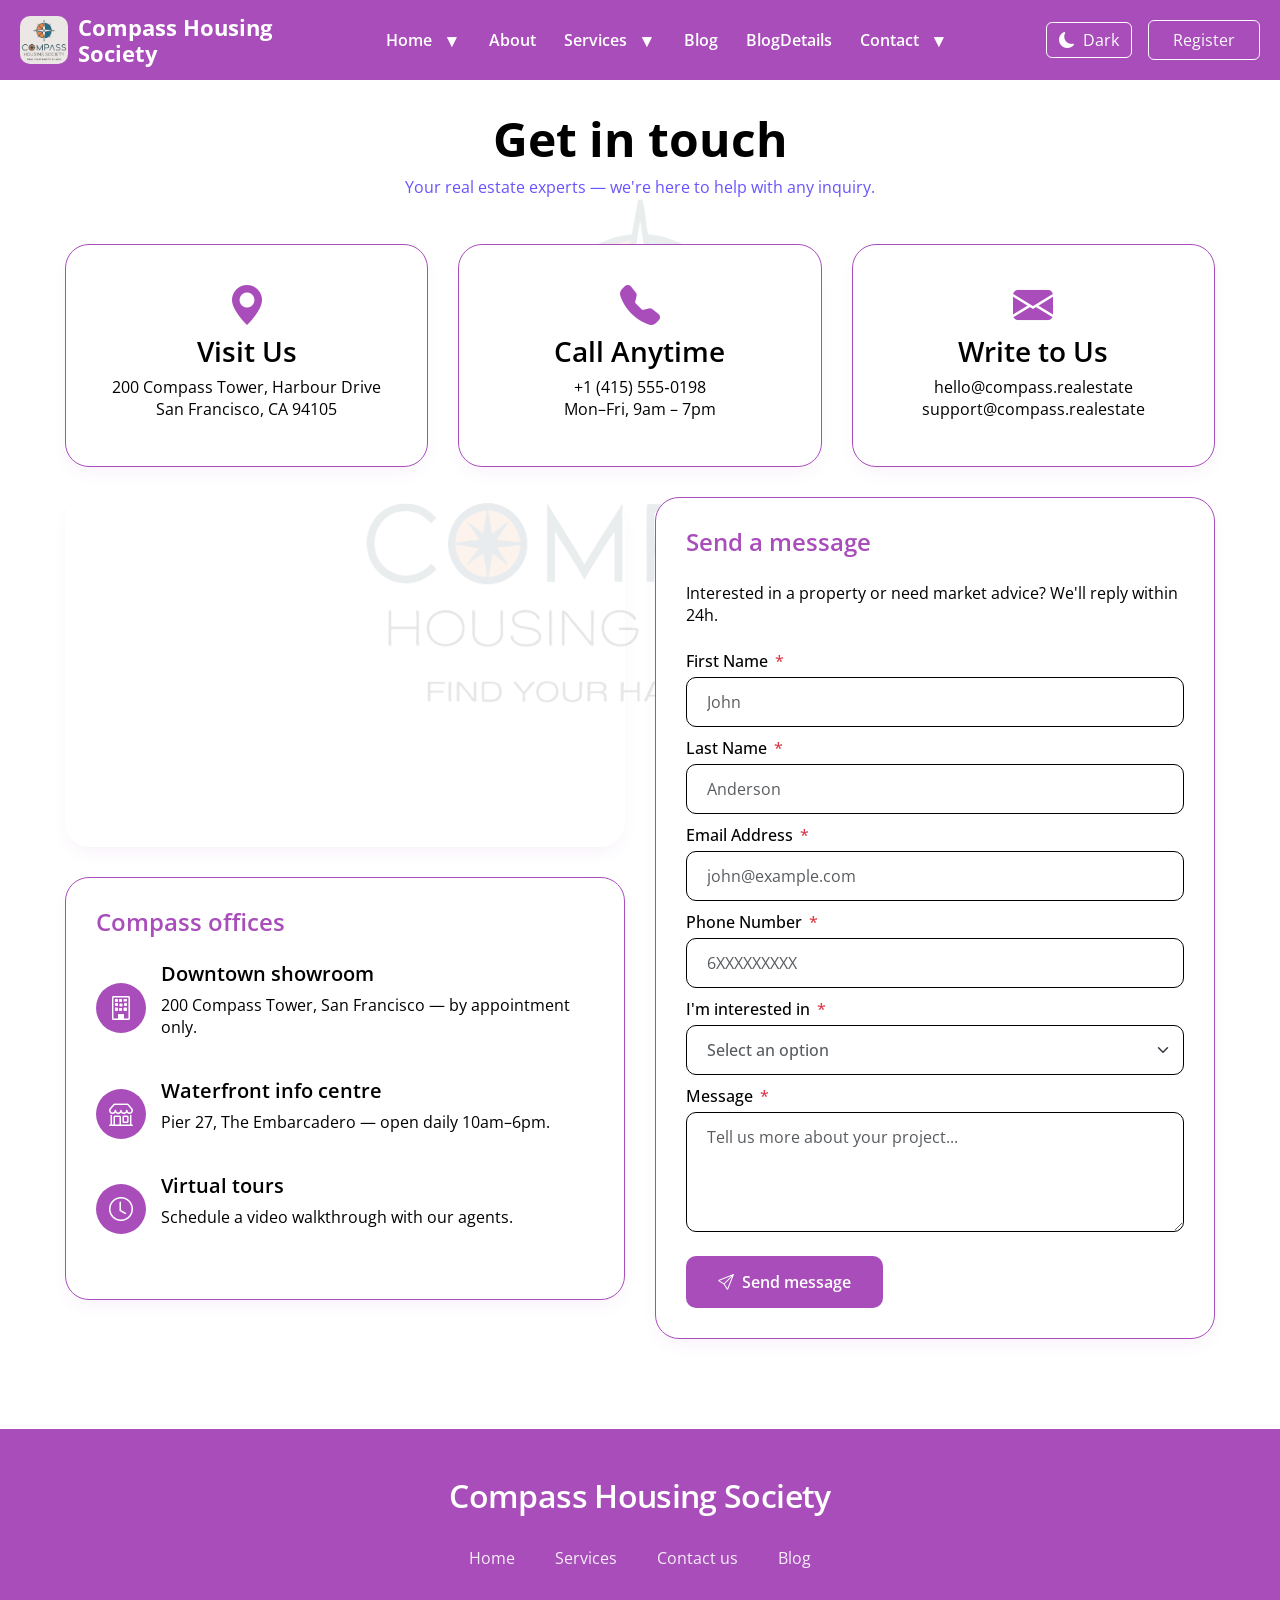
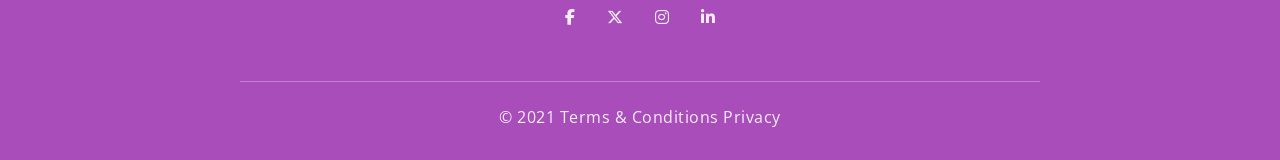
==== contactus.html @ 69e9c9f4 "Add files via upload" ====
<!DOCTYPE html>
<html lang="en">
<head>
    <meta charset="UTF-8">
    <meta name="viewport" content="width=device-width, initial-scale=1.0, viewport-fit=cover">
    <title>Compass Real Estate · Contact us</title>
    <link rel="stylesheet" href="globalstyles.css">
    <link href="https://cdn.jsdelivr.net/npm/bootstrap@5.3.3/dist/css/bootstrap.min.css" rel="stylesheet">
    <link href="https://cdn.jsdelivr.net/npm/bootstrap-icons@1.11.3/font/bootstrap-icons.css" rel="stylesheet">
    <link rel="stylesheet" href="https://cdnjs.cloudflare.com/ajax/libs/font-awesome/6.5.1/css/all.min.css">
    <link href="https://fonts.googleapis.com/css2?family=Open+Sans:wght@400;500;600;700&family=Roboto:wght@400;500;700&display=swap" rel="stylesheet">
    
<style>
    
    :root {
    --pri: #A84DBA;
    --sec: #6854FC;
    --white: #ffffff;
    --black: #000000;
    --bg-body: #ffffff;
    --text-main: #000000;
    --card-bg: #ffffff;
    --card-border: #A84DBA;
    --excerpt-color: #000000;
    --input-border: #000000;
    --shadow-color: rgba(168, 77, 186, 0.1);
    --sidebar-border: #6854FC;
    --error-color: #dc3545;
    --success-color: #28a745;
    --footer-bg: #ffffff;
}

[data-theme="dark"] {
    --bg-body: #000000;
    --text-main: #ffffff;
    --card-bg: #000000;
    --card-border: #A84DBA;
    --excerpt-color: #ffffff;
    --input-border: #ffffff;
    --shadow-color: rgba(104, 84, 252, 0.2);
    --sidebar-border: #6854FC;
    --error-color: #ff6b6b;
    --success-color: #28a745;
    --footer-bg: #000000;
}

    /* watermark logo */
    body::before {
        content: "";
        position: fixed;
        inset: 0;
        margin: auto;
        background-image: url('images/transparent-logo-1.png');
        background-repeat: no-repeat;
        background-position: center;
        background-size: 600px auto;
        opacity: 0.10;
        pointer-events: none;
        z-index: -1;
    }

    [data-theme="dark"] body::before {
        background-image: url('images/transparent-logo-1.png');
        opacity: 0.10;
    }

    body {
        background-color: var(--bg-body);
        color: var(--text-main);
        transition: background-color 0.2s ease, color 0.2s;
        font-family: 'Open Sans', sans-serif;
        padding: 0;
        margin: 0;
        overflow-x: hidden;
    }

    /* TYPOGRAPHY HIERARCHY – exact sizes */
    h1 { font-size: 48px; font-weight: 700; margin-bottom: 8px; }
    h2 { font-size: 36px; font-weight: 600; margin-bottom: 8px; }
    h3 { font-size: 28px; font-weight: 600; margin-bottom: 8px; }
    h4 { font-size: 24px; font-weight: 600; margin-bottom: 8px; }
    h5 { font-size: 20px; font-weight: 600; margin-bottom: 8px; }
    h6 { font-size: 18px; font-weight: 600; margin-bottom: 8px; }
    p, span, a, li, .card-text, .btn, input, textarea, .info-item, label, small, .invalid-feedback {
        font-size: 16px !important;
        line-height: normal;
    }

    /* sticky header - exactly original */
    #site-header {
        left: 0;
        right: 0;
        width: 100%;
        background: var(--card-bg) !important;
        border-bottom: 1px solid var(--card-border);
        padding: 12px 50px !important;
        z-index: 1030;
        transition: background 0.2s;
    }

  

    /* main wrapper – full width with proper padding, 30px gaps */
    .main-wrapper {
        padding: 30px 50px 30px 50px;
        width: 100%;
        margin-top: 80px;
        min-height: calc(100vh - 80px);
        display: flex;
        flex-direction: column;
    }

    .section-gap {
        margin-bottom: 30px;
    }

    /* center heading */
    .text-center {
        text-align: center;
    }

    /* contact cards - equal height, smooth animation (simple fade) */
    .contact-card {
        background: var(--card-bg);
        border: 1px solid var(--card-border);
        border-radius: 24px;
        padding: 30px 25px;
        box-shadow: 0 8px 18px -6px var(--shadow-color);
        height: 100%;
        transition: transform 0.2s ease, box-shadow 0.2s ease;
        text-align: center;
    }
    .contact-card:hover {
        transform: translateY(-4px);
        box-shadow: 0 18px 25px -12px rgba(104,84,252,0.15);
    }
    .contact-card i {
        font-size: 2.5rem;
        color: var(--pri);
        margin-bottom: 20px;
        transition: color 0.2s;
    }
    .contact-card:hover i {
        color: var(--sec);
    }

    /* form styling - all fields 10px border radius */
    .form-card {
        background: var(--card-bg);
      border: 1px solid var(--card-border);
        border-radius: 24px;
        padding: 30px;
        box-shadow: 0 8px 18px -6px var(--shadow-color);
    }
    .form-control, .form-select {
        /* background: var(--bg-body); */
        border: 1px solid var(--input-border);
        border-radius: 10px !important;
        padding: 12px 20px;
        color: var(--text-main);
        font-size: 16px !important;
        margin-bottom: 5px;
        transition: border-color 0.2s;
    }
    .form-control:focus, .form-select:focus {
        border-color: var(--sec);
        outline: 2px solid rgba(104,84,252,0.2);
        box-shadow: none;
    }
    textarea.form-control {
        border-radius: 10px !important;
        resize: vertical;
        min-height: 120px;
    }

    /* validation styles */
    .form-control.is-invalid, .form-select.is-invalid {
        border-color: var(--error-color);
        background-image: none;
    }
    .form-control.is-valid, .form-select.is-valid {
        border-color: var(--success-color);
        background-image: none;
    }
    .invalid-feedback {
        color: var(--error-color);
        font-size: 14px !important;
        margin-top: 0;
        margin-bottom: 10px;
        display: block;
        padding-left: 0px;
    }
    .star {
        color: var(--error-color);
        margin-left: 3px;
    }
    label {
        font-weight: 500;
        margin-bottom: 5px;
        display: block;
        color: var(--text-main);
    }

    /* buttons - 14px 32px padding, radius 10px – no hover/active/focus changes */
    .btn-custom {
        background: var(--pri);
        border: none;
        color: white;
        padding: 14px 32px !important;
        border-radius: 10px !important;
        font-weight: 600;
        transition: none;
        text-decoration: none;
        display: inline-block;
        font-size: 16px !important;
        cursor: pointer;
    }
    .btn-custom:hover,
    .btn-custom:focus,
    .btn-custom:active {
        background: var(--pri);
        color: white;
        border: none;
        outline: none;
        box-shadow: none;
    }

    .btn-outline-custom {
        background: transparent;
        border: 2px solid var(--pri);
        color: var(--pri);
        padding: 14px 32px !important;
        border-radius: 10px !important;
        font-weight: 600;
        transition: none;
        text-decoration: none;
        display: inline-block;
    }
    .btn-outline-custom:hover,
    .btn-outline-custom:focus,
    .btn-outline-custom:active {
        background: transparent;
        color: var(--pri);
        border: 2px solid var(--pri);
        outline: none;
        box-shadow: none;
    }

    /* map container */
    .map-container {
        border-radius: 24px;
        overflow: hidden;
        box-shadow: 0 8px 18px -6px var(--shadow-color);
        height: 350px;
    }
    .map-container iframe {
        width: 100%;
        height: 100%;
        border: 0;
    }

    /* info items */
    .info-item {
        display: flex;
        align-items: center;
        gap: 15px;
        margin-bottom: 25px;
    }
    .info-item i {
        width: 50px;
        height: 50px;
        background: var(--pri);
        color: white;
        border-radius: 50%;
        display: flex;
        align-items: center;
        justify-content: center;
        font-size: 1.5rem;
        flex-shrink: 0;
        transition: background 0.2s;
    }
    .info-item:hover i {
        background: var(--sec);
    }

    .widget-title {
        font-size: 24px !important;
        font-weight: 600;
        color: var(--pri);
        border-left: none;
        padding-left: 0;
        margin-bottom: 25px;
    }

    .row {
        --bs-gutter-x: 30px;
        margin-right: 0;
        margin-left: 0;
    }
    .container-fluid {
        padding-left: 0;
        padding-right: 0;
    }
    .col-lg-6, .col-lg-4, .col-md-6 {
        padding-left: 15px;
        padding-right: 15px;
    }

    /* responsive */
    @media (max-width: 768px) {
        #site-header {
            padding: 12px 20px !important;
        }
        .main-wrapper {
            padding: 20px 20px 30px 20px;
        }
        h1 { font-size: 40px; }
        .map-container {
            height: 280px;
        }
        #side-footer {
            padding: 20px 20px;
        }
    }
    @media (max-width: 576px) {
        .main-wrapper {
            padding: 15px 15px 30px 15px;
        }
        .btn-custom, .btn-outline-custom {
            padding: 12px 24px !important;
        }
    }
</style>
</head>
<body data-theme="light">

<!-- STICKY HEADER (exactly original) -->
<div id="site-header" class="fixed-top d-flex justify-content-between align-items-center">
    <div class="d-flex align-items-center gap-3">
        <div style="width: 38px; height: 38px; background: var(--pri); mask: url('data:image/svg+xml;utf8,<svg xmlns=%22http://www.w3.org/2000/svg%22 viewBox=%220 0 200 200%22><path d=%22M100 20 L120 70 L180 70 L130 105 L150 160 L100 130 L50 160 L70 105 L20 70 L80 70 L100 20Z%22 fill=%22black%22/><circle cx=%22100%22 cy=%22100%22 r=%2215%22 fill=%22black%22/></svg>') no-repeat center; mask-size: contain; background-color: var(--pri);"></div>
        <span class="fw-bold" style="color: var(--pri);">COMPASS<span style="color:var(--text-main);">.journal</span></span>
    </div>
    <div class="theme-toggle">
        <span style="color: var(--text-main);" id="darkmode-icon"><i class="fa-regular fa-moon"></i></span>
        <button class="theme-toggle-btn" id="themeToggle">dark / light</button>
    </div>
</div>

<!-- MAIN CONTACT SECTION -->
<div class="main-wrapper">
    <!-- page title - centered -->
    <div class="row section-gap">
        <div class="col-12 text-center">
            <h1>Get in touch</h1>
            <p style="color: var(--sec);">Your real estate experts — we're here to help with any inquiry.</p>
        </div>
    </div>

    <!-- contact cards -->
    <div class="row g-4 section-gap">
        <div class="col-lg-4 col-md-6">
            <div class="contact-card">
                <i class="bi bi-geo-alt-fill"></i>
                <h3>Visit Us</h3>
                <p>200 Compass Tower, Harbour Drive<br>San Francisco, CA 94105</p>
            </div>
        </div>
        <div class="col-lg-4 col-md-6">
            <div class="contact-card">
                <i class="bi bi-telephone-fill"></i>
                <h3>Call Anytime</h3>
                <p>+1 (415) 555‑0198<br>Mon–Fri, 9am – 7pm</p>
            </div>
        </div>
        <div class="col-lg-4 col-md-6">
            <div class="contact-card">
                <i class="bi bi-envelope-fill"></i>
                <h3>Write to Us</h3>
                <p>hello@compass.realestate<br>support@compass.realestate</p>
            </div>
        </div>
    </div>

    <!-- map + contact info + form -->
    <div class="row g-4">
        <!-- left column: map & extra info -->
        <div class="col-lg-6">
            <div class="map-container section-gap">
                <iframe src="https://www.google.com/maps/embed?pb=!1m18!1m12!1m3!1d3153.086553334487!2d-122.40348492425713!3d37.79001671154438!2m3!1f0!2f0!3f0!3m2!1i1024!2i768!4f13.1!3m3!1m2!1s0x80858064e6f3e6c9%3A0x7b8c3e4b2f3c6b0a!2sSalesforce%20Tower!5e0!3m2!1sen!2sus!4v1689876543210!5m2!1sen!2sus" allowfullscreen="" loading="lazy"></iframe>
            </div>
            <div class="form-card">
                <h4 class="widget-title" style="margin-top: 0;">Compass offices</h4>
                <div class="info-item">
                    <i class="bi bi-building"></i>
                    <div>
                        <h5>Downtown showroom</h5>
                        <p>200 Compass Tower, San Francisco — by appointment only.</p>
                    </div>
                </div>
                <div class="info-item">
                    <i class="bi bi-shop"></i>
                    <div>
                        <h5>Waterfront info centre</h5>
                        <p>Pier 27, The Embarcadero — open daily 10am–6pm.</p>
                    </div>
                </div>
                <div class="info-item">
                    <i class="bi bi-clock"></i>
                    <div>
                        <h5>Virtual tours</h5>
                        <p>Schedule a video walkthrough with our agents.</p>
                    </div>
                </div>
            </div>
        </div>

        <!-- right column: contact form with strict validation -->
        <div class="col-lg-6">
            <div class="form-card">
                <h4 class="widget-title" style="margin-top: 0;">Send a message</h4>
                <p class="mb-4">Interested in a property or need market advice? We'll reply within 24h.</p>
                
                <form id="contactForm" novalidate>
                    <!-- First Name - only letters, no spaces allowed -->
                    <label>First Name <span class="star">*</span></label>
                    <input type="text" class="form-control" id="firstName" placeholder="John" maxlength="50">
                    <div class="invalid-feedback" id="firstNameError"></div>
                    
                    <!-- Last Name - only letters, no spaces allowed -->
                    <label>Last Name <span class="star">*</span></label>
                    <input type="text" class="form-control" id="lastName" placeholder="Anderson" maxlength="50">
                    <div class="invalid-feedback" id="lastNameError"></div>
                    
                    <!-- Email - pattern .com/.in/.org/.net only, no spaces -->
                    <label>Email Address <span class="star">*</span></label>
                    <input type="email" class="form-control" id="email" placeholder="john@example.com" maxlength="100">
                    <div class="invalid-feedback" id="emailError"></div>
                    
                    <!-- Phone - 10 digits, only 6-9 allowed as first digit, no spaces -->
                    <label>Phone Number <span class="star">*</span></label>
                    <input type="tel" class="form-control" id="phone" placeholder="6XXXXXXXXX" maxlength="10">
                    <div class="invalid-feedback" id="phoneError"></div>
                    
                    <!-- Interest -->
                    <label>I'm interested in <span class="star">*</span></label>
                   <select 
  id="interest" 
  class="form-select text-muted" 
  required
  style="font-weight:500; color:#000000;"
  onchange="this.classList.remove('text-muted'); this.style.color='#000000'; this.style.fontWeight='600';"
>
  <option value="" selected disabled hidden>Select an option</option>
  <option value="buy" >Buying a property</option>
  <option value="sell" >Selling my home</option>
  <option value="invest" >Investment advice</option>
  <option value="design">Architecture / design</option>
  <option value="general">General inquiry</option>
</select>
                    <div class="invalid-feedback" id="interestError"></div>
                    
                    <!-- Message - no empty spaces allowed at start -->
                    <label>Message <span class="star">*</span></label>
                    <textarea class="form-control" id="message" placeholder="Tell us more about your project..." maxlength="500"></textarea>
                    <div class="invalid-feedback" id="messageError"></div>
                    
                    <!-- Only one button: submit -->
                    <div class="d-flex mt-4">
                        <button type="submit" class="btn-custom"><i class="bi bi-send me-2"></i>Send message</button>
                    </div>
                </form>
            </div>
        </div>
    </div>
</div>

<!-- FOOTER (exactly original) -->
<div id="side-footer"></div>

<!-- SCRIPTS -->
<script src="footer.js"></script>
<script src="https://cdn.jsdelivr.net/npm/bootstrap@5.3.3/dist/js/bootstrap.bundle.min.js"></script>
<script src="header.js"></script>

<!-- VALIDATION SCRIPT - STRICT RULES like Register & Login page -->
<script>
    (function() {
        // Dark mode toggle
        const themeToggleBtn = document.getElementById('themeToggle');
        const body = document.body;
        if (themeToggleBtn) {
            themeToggleBtn.addEventListener('click', () => {
                const currentTheme = body.getAttribute('data-theme');
                body.setAttribute('data-theme', currentTheme === 'light' ? 'dark' : 'light');
            });
        }

        // Validation Patterns - SAME as Register/Login page
        const emailPattern = /^[a-zA-Z0-9._%+-]+@[a-zA-Z-]+\.(com|in|org|net)$/i;
        const namePattern = /^[A-Za-z]+$/;  // Only letters, no spaces
        const phonePattern = /^[6-9][0-9]{9}$/;  // Starts with 6-9, exactly 10 digits

        // Form elements
        const form = document.getElementById('contactForm');
        const firstName = document.getElementById('firstName');
        const lastName = document.getElementById('lastName');
        const email = document.getElementById('email');
        const phone = document.getElementById('phone');
        const interest = document.getElementById('interest');
        const message = document.getElementById('message');
        
        // Error elements
        const firstNameError = document.getElementById('firstNameError');
        const lastNameError = document.getElementById('lastNameError');
        const emailError = document.getElementById('emailError');
        const phoneError = document.getElementById('phoneError');
        const interestError = document.getElementById('interestError');
        const messageError = document.getElementById('messageError');

        // Validation functions
        function validateFirstName() {
            const value = firstName.value.trim();
            
            if (value === '') {
                firstNameError.textContent = 'First name is required';
                firstName.classList.add('is-invalid');
                firstName.classList.remove('is-valid');
                return false;
            }
            if (!namePattern.test(value)) {
                firstNameError.textContent = 'First name must contain only letters (A-Z), no spaces or numbers';
                firstName.classList.add('is-invalid');
                firstName.classList.remove('is-valid');
                return false;
            }
            if (value.length < 2) {
                firstNameError.textContent = 'First name must be at least 2 characters';
                firstName.classList.add('is-invalid');
                firstName.classList.remove('is-valid');
                return false;
            }
            firstNameError.textContent = '';
            firstName.classList.remove('is-invalid');
            firstName.classList.add('is-valid');
            return true;
        }

        function validateLastName() {
            const value = lastName.value.trim();
            
            if (value === '') {
                lastNameError.textContent = 'Last name is required';
                lastName.classList.add('is-invalid');
                lastName.classList.remove('is-valid');
                return false;
            }
            if (!namePattern.test(value)) {
                lastNameError.textContent = 'Last name must contain only letters (A-Z), no spaces or numbers';
                lastName.classList.add('is-invalid');
                lastName.classList.remove('is-valid');
                return false;
            }
            if (value.length < 2) {
                lastNameError.textContent = 'Last name must be at least 2 characters';
                lastName.classList.add('is-invalid');
                lastName.classList.remove('is-valid');
                return false;
            }
            lastNameError.textContent = '';
            lastName.classList.remove('is-invalid');
            lastName.classList.add('is-valid');
            return true;
        }

        function validateEmail() {
            let value = email.value.trim();
            value = value.replace(/\s/g, '');
            email.value = value;
            
            if (value === '') {
                emailError.textContent = 'Email address is required';
                email.classList.add('is-invalid');
                email.classList.remove('is-valid');
                return false;
            }
            if (!emailPattern.test(value)) {
                emailError.textContent = 'Please enter a valid email address (e.g., name@domain.com, .in, .org, .net)';
                email.classList.add('is-invalid');
                email.classList.remove('is-valid');
                return false;
            }
            emailError.textContent = '';
            email.classList.remove('is-invalid');
            email.classList.add('is-valid');
            return true;
        }

        function validatePhone() {
            const value = phone.value.trim();
            
            if (value === '') {
                phoneError.textContent = 'Phone number is required';
                phone.classList.add('is-invalid');
                phone.classList.remove('is-valid');
                return false;
            }
            if (!phonePattern.test(value)) {
                phoneError.textContent = 'Please enter a valid 10-digit mobile number starting with 6,7,8, or 9';
                phone.classList.add('is-invalid');
                phone.classList.remove('is-valid');
                return false;
            }
            phoneError.textContent = '';
            phone.classList.remove('is-invalid');
            phone.classList.add('is-valid');
            return true;
        }

        function validateInterest() {
            if (!interest.value || interest.value === '') {
                interestError.textContent = 'Please select an option';
                interest.classList.add('is-invalid');
                interest.classList.remove('is-valid');
                return false;
            }
            interestError.textContent = '';
            interest.classList.remove('is-invalid');
            interest.classList.add('is-valid');
            return true;
        }

        function validateMessage() {
            const value = message.value;
            
            if (value.trim() === '') {
                messageError.textContent = 'Message cannot be empty';
                message.classList.add('is-invalid');
                message.classList.remove('is-valid');
                return false;
            }
            if (value.trim().length < 10) {
                messageError.textContent = 'Message must be at least 10 characters';
                message.classList.add('is-invalid');
                message.classList.remove('is-valid');
                return false;
            }
            messageError.textContent = '';
            message.classList.remove('is-invalid');
            message.classList.add('is-valid');
            return true;
        }

        // Real-time input restrictions - No spaces, no numbers
        firstName.addEventListener('input', function() {
            let value = this.value;
            value = value.replace(/[^A-Za-z]/g, '');
            this.value = value;
            validateFirstName();
        });

        lastName.addEventListener('input', function() {
            let value = this.value;
            value = value.replace(/[^A-Za-z]/g, '');
            this.value = value;
            validateLastName();
        });

        email.addEventListener('input', function() {
            this.value = this.value.replace(/\s/g, '');
            validateEmail();
        });

        phone.addEventListener('input', function() {
            let value = this.value;
            value = value.replace(/\D/g, '');
            if (value.length >= 1) {
                const firstDigit = value.charAt(0);
                if (firstDigit >= '0' && firstDigit <= '5') {
                    value = '';
                }
            }
            if (value.length > 10) value = value.slice(0, 10);
            this.value = value;
            validatePhone();
        });

        message.addEventListener('input', function() {
            if (this.value.startsWith(' ')) {
                this.value = this.value.trimStart();
            }
            validateMessage();
        });

        interest.addEventListener('change', validateInterest);

        // Form submit
        form.addEventListener('submit', (e) => {
            e.preventDefault();
            
            const isFirstNameValid = validateFirstName();
            const isLastNameValid = validateLastName();
            const isEmailValid = validateEmail();
            const isPhoneValid = validatePhone();
            const isInterestValid = validateInterest();
            const isMessageValid = validateMessage();

            if (isFirstNameValid && isLastNameValid && isEmailValid && isPhoneValid && isInterestValid && isMessageValid) {
                alert('✓ Message sent successfully! Our real estate expert will contact you within 24 hours.');
                form.reset();
                
                // Remove validation classes
                [firstName, lastName, email, phone, interest, message].forEach(field => {
                    field.classList.remove('is-valid', 'is-invalid');
                });
            } else {
                alert('✗ Please fix the errors above before submitting.');
            }
        });
    })();
</script>

</body>
</html>
---- globalstyles.css ----
:root {
    --primary: #A84DBA;
    --secondary: #6854FC;
    --white: #ffffff;
    --black: #000000;
    --bg-light: #ffffff;
    --text-light: #000000;
    --bg-dark: #000000;
    --text-dark: #ffffff;
}

:root[data-theme="dark"] {
    --bg-light: #000000;
    --bg-dark: #000000;
    --text-light: #ffffff;
}

* {
    margin: 0;
    padding: 0;
    box-sizing: border-box;
}

html {
    scroll-behavior: smooth;
    overflow-x: hidden;
}

/* Prevent flash of unstyled content */
html:not([data-theme]) {
    visibility: hidden;
}

html[data-theme] {
    visibility: visible;
}

body {
    font-family: "Roboto", "Open Sans", Arial, sans-serif;
    background: var(--bg-light);
    color: var(--text-light);
    padding-top: 80px;
    transition: background-color 0.3s ease, color 0.3s ease;
}

:root[data-theme="dark"] body {
    color: var(--white);
    background-color: var(--bg-dark);
}

.fixed-top {
    position: fixed;
    top: 0;
    right: 0;
    left: 0;
    z-index: 1030;
}

.navbar-main {
    position: fixed;
    top: 0;
    width: 100%;
    height: 80px;
    background: var(--primary);
    z-index: 1050;
    display: flex;
    align-items: center;
    transition: background-color 0.3s ease;
}

:root[data-theme="dark"] .navbar-main {
    background: var(--black);
}

.navbar-main .container-fluid {
    max-width: 1320px;
    width: 100%;
    padding: 0 20px;
    margin: 0 auto;
    display: flex;
    align-items: center;
    justify-content: space-between;
}

.navbar-brand {
    display: flex;
    align-items: center;
    gap: 10px;
    text-decoration: none;
}

.logo-icon {
    width: 48px;
    height: 48px;
}

.logo-icon img {
    width: 100%;
    height: 100%;
    object-fit: contain;
    border-radius: 10px;
}

.brand-name {
    font-size: 22px !important;
    font-weight: 700;
    color: var(--white);
    line-height: 1.2;
}

.brand-text {
    display: flex;
    flex-direction: column;
}

.navbar-nav {
    display: flex;
    align-items: center;
    gap: 20px;
}

.nav-link-main {
    font-size: 16px;
    font-weight: 600;
    color: var(--white);
    text-decoration: none;
    padding: 6px 4px;
    display: flex;
    align-items: center;
    gap: 5px;
    transition: opacity 0.2s ease;
}

.nav-link-main:hover {
    opacity: 0.85;
}

.nav-link-main,
.dropdown-item,
.navbar-toggler-custom {
    -webkit-tap-highlight-color: transparent;
}

.dropdown-icon-model {
    display: inline-flex;
    align-items: center;
    justify-content: center;
    width: 20px;
    height: 20px;
    margin-left: 4px;
    position: relative;
}

/* ===============================
   FIX DOUBLE DROPDOWN ARROWS
================================ */

/* Remove Bootstrap's default dropdown arrow completely */
.dropdown-toggle::after {
    display: none !important;
    content: none !important;
    border: none !important;
}

/* Also target the specific nav-link-main with dropdown-toggle */
.nav-link-main.dropdown-toggle::after {
    display: none !important;
    content: none !important;
    border: none !important;
    margin: 0 !important;
    padding: 0 !important;
    width: 0 !important;
    height: 0 !important;
}

/* Keep only your custom dropdown arrow */
.dropdown-icon-model::before {
    content: "▾";
    font-size: 18px;
    line-height: 1;
    display: inline-block;
    transition: transform 0.3s ease;
}

/* Make sure your custom arrow is properly positioned */
.dropdown-icon-model {
    display: inline-flex;
    align-items: center;
    justify-content: center;
    width: 20px;
    height: 20px;
    margin-left: 4px;
    position: relative;
}

/* Dropdown arrow rotation states */
.nav-item.dropdown.show .dropdown-icon-model::before {
    transform: rotate(180deg);
}

@media (min-width: 992px) {
    .nav-item.dropdown:hover .dropdown-icon-model::before {
        transform: rotate(180deg);
    }
}

.dropdown-icon-model::before {
    content: "▾";
    font-size: 18px;
    line-height: 1;
    display: inline-block;
    transition: transform 0.3s ease;
}

.nav-item.dropdown.show .dropdown-icon-model::before {
    transform: rotate(180deg);
}

@media (min-width: 992px) {
    .nav-item.dropdown:hover .dropdown-icon-model::before {
        transform: rotate(180deg);
    }
}

/* Remove ALL Bootstrap dropdown arrows */
.dropdown-toggle::after,
.nav-link-main.dropdown-toggle::after,
[data-bs-toggle="dropdown"]::after {
    display: none !important;
    content: none !important;
    border: none !important;
}

.dropdown-menu {
    background: var(--white);
    border: none;
    border-radius: 8px;
    box-shadow: 0 10px 30px rgba(0, 0, 0, 0.1);
    padding: 8px 0;
    min-width: 200px;
    transition: opacity 0.3s ease, visibility 0.3s ease, transform 0.3s ease;
}

.dropdown-item {
    font-size: 16px;
    color: var(--black);
    padding: 10px 20px;
    text-decoration: none;
    display: block;
    transition: all 0.2s ease;
}

.dropdown-item:hover,
.dropdown-item:focus {
    background: var(--secondary);
    color: var(--white);
}

@media (min-width: 992px) {
    .nav-item.dropdown {
        position: relative;
    }

    .nav-item.dropdown .dropdown-menu {
        display: block;
        opacity: 0;
        visibility: hidden;
        transform: translateY(10px);
        transition: 0.25s ease;
        pointer-events: none;
        position: absolute;
        top: 100%;
        left: 0;
        z-index: 1000;
    }

    .nav-item.dropdown:hover .dropdown-menu {
        opacity: 1;
        visibility: visible;
        transform: translateY(0);
        pointer-events: auto;
    }
}

.navbar-right-section {
    display: flex;
    align-items: center;
    gap: 16px;
}

.register-btn {
    font-size: 16px;
    padding: 10px 22px;
    border-radius: 10px;
    background: transparent;
    border: 2px solid var(--white);
    color: var(--white);
    text-decoration: none;
    transition: all 0.3s ease;
    cursor: pointer;
    display: inline-block;
    text-align: center;
    margin-left: 20px;
}

.register-btn:hover {
    background: var(--white);
    color: var(--primary);
    border-color: var(--white);
}

:root[data-theme="dark"] .register-btn:hover {
    background: var(--white);
    color: var(--black);
}

.theme-toggle-btn {
    width: 56px;
    height: 28px;
    border-radius: 30px;
    background: rgba(255, 255, 255, 0.25);
    border: 2px solid rgba(255, 255, 255, 0.5);
    cursor: pointer;
    position: relative;
    transition: all 0.3s ease;
    flex-shrink: 0;
}

.theme-toggle-slider {
    width: 20px;
    height: 20px;
    background: var(--white);
    border-radius: 50%;
    position: absolute;
    left: 5px;
    top: 2px;
    transition: transform 0.3s ease;
}

:root[data-theme="dark"] .theme-toggle-slider {
    transform: translateX(26px);
    background: var(--white);
}

:root[data-theme="dark"] .theme-toggle-btn {
    background: rgba(0, 0, 0, 0.25);
    border-color: rgba(255, 255, 255, 0.3);
}

.navbar-toggler-custom {
    width: 50px;
    height: 45px;
    border-radius: 8px;
    border: 2px solid rgba(255, 255, 255, 0.5);
    background: rgba(255, 255, 255, 0.15);
    display: flex;
    align-items: center;
    justify-content: center;
    cursor: pointer;
    transition: all 0.3s ease;
    margin-left: 12px;
    flex-shrink: 0;
}

.navbar-toggler-custom:hover {
    background: rgba(255, 255, 255, 0.25);
}

.toggler-icon {
    width: 22px;
    height: 2px;
    background: var(--white);
    position: relative;
    transition: all 0.3s ease;
}

.toggler-icon::before,
.toggler-icon::after {
    content: "";
    width: 22px;
    height: 2px;
    background: var(--white);
    position: absolute;
    left: 0;
    transition: all 0.3s ease;
}

.toggler-icon::before {
    top: -7px;
}

.toggler-icon::after {
    top: 7px;
}

.navbar-toggler-custom.active .toggler-icon {
    background: transparent;
}

.navbar-toggler-custom.active .toggler-icon::before {
    transform: rotate(45deg);
    top: 0;
}

.navbar-toggler-custom.active .toggler-icon::after {
    transform: rotate(-45deg);
    top: 0;
}

@media (max-width: 991.98px) {
    .navbar-main {
        height: auto;
        padding: 10px 0;
        min-height: 70px;
    }

    .navbar-collapse {
        position: fixed;
        top: 70px;
        left: 0;
        right: 0;
        background: var(--primary);
        padding: 0 20px !important;
        margin: 0 !important;
        border-radius: 0 0 16px 16px;
        max-height: 0;
        overflow: hidden;
        opacity: 0;
        visibility: hidden;
        transition: max-height 0.3s ease, opacity 0.3s ease, visibility 0.3s ease;
        z-index: 1049;
    }

    .navbar-collapse.show {
        max-height: 80vh;
        opacity: 1;
        visibility: visible;
        padding: 20px !important;
        overflow-y: auto;
    }

    :root[data-theme="dark"] .navbar-collapse {
        background: var(--black);
    }

    .navbar-nav {
        flex-direction: column;
        align-items: flex-start;
        gap: 14px;
        width: 100%;
    }

    .nav-item.dropdown {
        width: 100%;
    }

    .nav-item.dropdown .dropdown-menu {
        position: static !important;
        float: none !important;
        width: 20% !important;
        margin: 8px 0 0 15px !important;
        background: rgba(255, 255, 255, 0.1) !important;
        border: none !important;
        box-shadow: none !important;
        display: none !important;
        padding: 8px 0 !important;
        animation: fadeIn 0.2s ease;
    }

    .nav-item.dropdown.show .dropdown-menu,
    .nav-item.dropdown .dropdown-menu.show {
        display: block !important;
    }

    .dropdown-item {
        color: var(--white) !important;
        padding: 10px 15px !important;
        border-left: 3px solid transparent;
        transition: all 0.2s ease;
        font-size: 15px;
    }

    .dropdown-item:hover,
    .dropdown-item:focus {
        background: rgba(255, 255, 255, 0.15) !important;
        color: var(--white) !important;
        border-left-color: var(--white);
    }

    @keyframes fadeIn {
        from {
            opacity: 0;
            transform: translateY(-10px);
        }

        to {
            opacity: 1;
            transform: translateY(0);
        }
    }

    .navbar-right-section {
        flex-direction: column;
        width: 100%;
        gap: 14px;
        margin-top: 20px;
        padding-top: 18px;
        border-top: 1px solid rgba(255, 255, 255, 0.2);
    }

    .register-btn {
        width: 100%;
        text-align: center;
        margin-left: 0;
    }

    .mobile-register-container {
        display: flex;
        align-items: center;
        gap: 15px;
        margin-left: auto;
    }

    .mobile-theme-toggle {
        display: flex;
        justify-content: center;

    }

    body {
        padding-top: 70px;
    }

    /* Better hamburger to X animation */
    .navbar-toggler-custom.active {
        background: rgba(255, 255, 255, 0.25);
    }

    .navbar-toggler-custom.active .toggler-icon {
        background: transparent;
    }

    .navbar-toggler-custom.active .toggler-icon::before {
        transform: rotate(45deg);
        top: 0;
    }

    .navbar-toggler-custom.active .toggler-icon::after {
        transform: rotate(-45deg);
        top: 0;
    }

    /* Fix navbar spacing on mobile */
    .nav-link-main {
        padding: 8px 4px;
        width: 100%;
        /* justify-content: space-between; */
    }

    .nav-link-main .dropdown-icon-model::before {
        transition: transform 0.3s ease;
    }

    .nav-item.dropdown.show .nav-link-main .dropdown-icon-model::before {
        transform: rotate(180deg);
    }
}

@media (min-width: 992px) {
    .mobile-register-container {
        display: none;
    }

    .mobile-theme-toggle {
        display: none;
    }
}

@media (max-width: 991px) {
    .desktop-register-btn {
        display: none;
    }

    .navbar-collapse:not(.show) {
        display: none;
    }

    .navbar-collapse.show {
        display: block;
    }
}

@media (min-width: 992px) {
    .collapse:not(.show) {
        display: flex !important;
    }

    .navbar-collapse {
        display: flex !important;
        flex-basis: auto;
        flex-grow: 1;
        align-items: center;
    }
}

.mobile-register-btn {
    padding: 8px 18px;
    font-size: 16px;
    border-radius: 8px;
    border: 2px solid var(--white);
    background: transparent;
    color: var(--white);
    white-space: nowrap;
    text-decoration: none;
    transition: all 0.3s ease;
}

.mobile-register-btn:hover {
    background: var(--white);
    color: var(--primary);
}

.collapse:not(.show) {
    display: none;
}

.container-fluid {
    padding-right: 15px;
    padding-left: 15px;
}

footer {
    background: var(--primary);
    color: var(--white);
    padding: 40px 20px 40px;
    margin-top: 60px;
    transition: background-color 0.3s ease;
}

:root[data-theme="dark"] footer {
    background: var(--black);
}

/* ===============================
   DESKTOP DROPDOWN ANIMATION
================================ */
@media (min-width: 992px) {
    .dropdown-menu {
        animation: fadeInDropdown 0.2s ease;
    }

    @keyframes fadeInDropdown {
        from {
            opacity: 0;
            transform: translateY(10px);
        }

        to {
            opacity: 1;
            transform: translateY(0);
        }
    }
}

/* ===============================
   OVERLAY FOR MOBILE MENU
================================ */
@media (max-width: 991.98px) {
    .navbar-overlay {
        display: none;
        position: fixed;
        top: 70px;
        left: 0;
        right: 0;
        bottom: 0;
        background: rgba(0, 0, 0, 0.5);
        z-index: 1048;
    }

    .navbar-overlay.active {
        display: block;
    }

    body.menu-open {
        overflow: hidden;
    }
}

.dropdown-item.active,
.dropdown-item:active {
    color: var(--white) !important;
    text-decoration: none;
    background-color: var(--primary) !important;
}





/* separate CSS - exact design with center alignment and purple background */
.site-footer {
    background-color: #A84DBA;
    color: #ffffff;
    padding: 3rem 1.5rem 2rem 1.5rem;
font-family: 'Open Sans', 'Roboto', sans-serif;
    width: 100%;
}

.footer-container {
    max-width: 800px;
    margin: 0 auto;
    display: flex;
    flex-direction: column;
    align-items: center;
    justify-content: center;
    text-align: center;
}

.footer-brand {
    margin-bottom: 2rem;
}

.footer-logo {
    font-size: 2rem;
    font-weight: 600;
    color: white;
    margin: 0;
    letter-spacing: -0.02em;
}

.footer-nav {
    display: flex;
    justify-content: center;
    gap: 2.5rem;
    margin-bottom: 2.5rem;
    flex-wrap: wrap;
}

.footer-nav a {
    color: #ffffff;
    text-decoration: none;
    font-size: 1.1rem;
    opacity: 0.9;
    transition: opacity 0.2s ease;
}

.footer-nav a:hover {
    opacity: 1;
    text-decoration: underline;
}

.footer-social {
    display: flex;
    justify-content: center;
    gap: 2rem;
    margin-bottom: 2.5rem;
}

.footer-social a {
    display: inline-flex;
    align-items: center;
    justify-content: center;
    color: #ffffff;
    font-size: 1.3rem;
    transition: opacity 0.2s ease;
    text-decoration: none;
    opacity: 0.9;
}

.footer-social a:hover {
    opacity: 1;
    transform: scale(1.1);
}

.footer-divider {
    width: 100%;
    height: 1px;
    background-color: rgba(255, 255, 255, 0.3);
    margin: 1rem 0 1.5rem 0;
}

.footer-bottom {
    text-align: center;
}

.footer-bottom p {
    color: #ffffff;
    font-size: 0.95rem;
    margin: 0;
    opacity: 0.9;
    letter-spacing: 0.5px;
}

/* Responsive adjustments */
@media (max-width: 600px) {
    .footer-logo {
        font-size: 1.6rem;
    }

    .footer-nav {
        gap: 1.5rem;
    }

    .footer-nav a {
        font-size: 1rem;
    }

    .footer-social {
        gap: 1.5rem;
    }
}
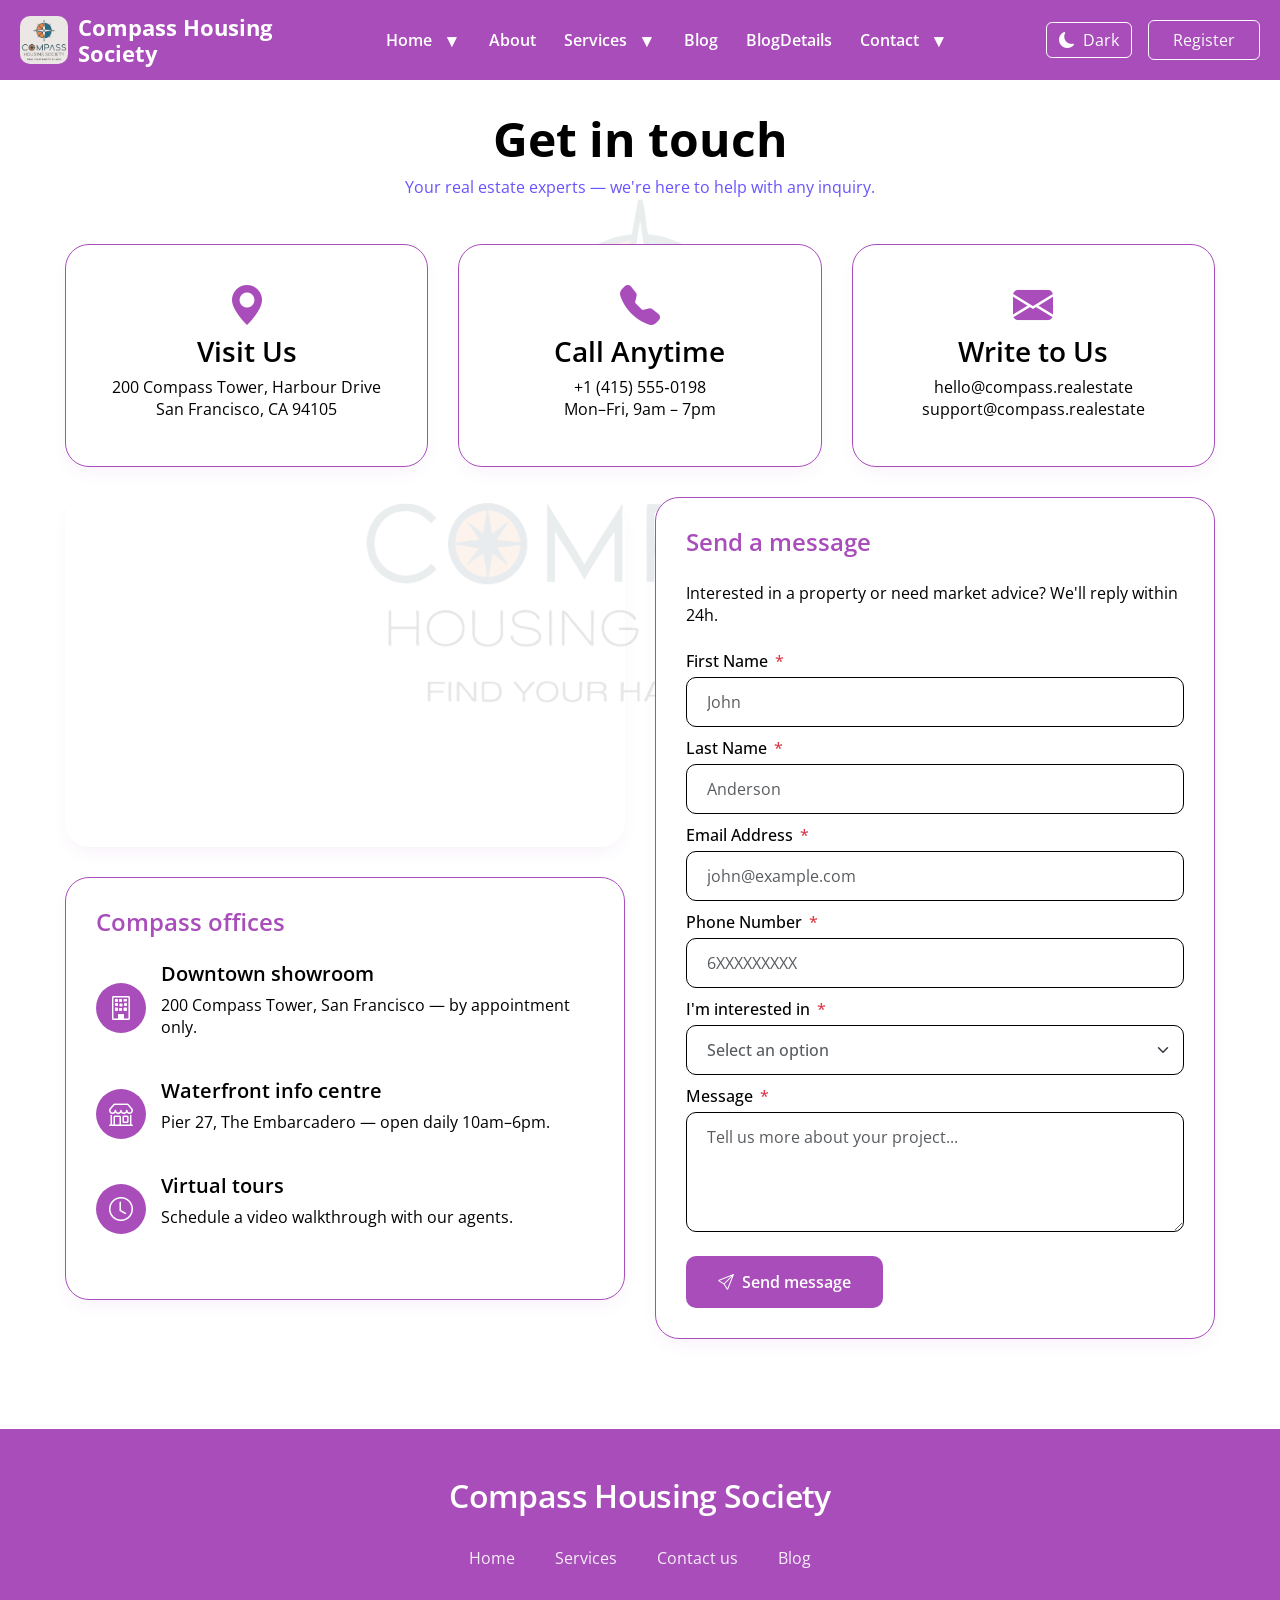
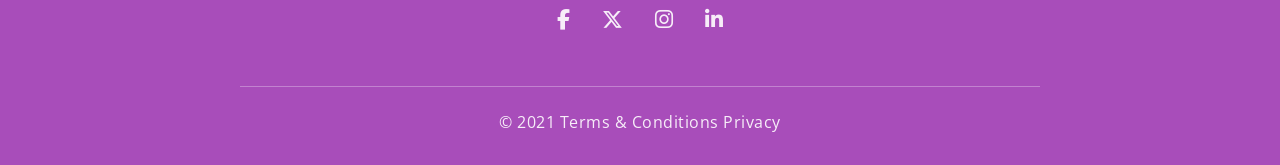
==== commit 8ca5130e: "Update contactus.html" ====
--- a/contactus.html
+++ b/contactus.html
@@ -496,7 +496,7 @@
         }
 
         // Validation Patterns - SAME as Register/Login page
-        const emailPattern = /^[a-zA-Z0-9._%+-]+@[a-zA-Z-]+\.(com|in|org|net)$/i;
+        const emailPattern = /^[a-zA-Z0-9._%+-]+@[a-zA-Z-]{2,}\.(com|in|org|net)$/i;
         const namePattern = /^[A-Za-z]+$/;  // Only letters, no spaces
         const phonePattern = /^[6-9][0-9]{9}$/;  // Starts with 6-9, exactly 10 digits
 
@@ -720,4 +720,4 @@
 </script>
 
 </body>
-</html>+</html>
--- a/globalstyles.css
+++ b/globalstyles.css
@@ -36,7 +36,7 @@
 }
 
 body {
-    font-family: "Roboto", "Open Sans", Arial, sans-serif;
+    font-family: 'Open Sans', sans-serif;
     background: var(--bg-light);
     color: var(--text-light);
     padding-top: 80px;
@@ -761,7 +761,7 @@
     align-items: center;
     justify-content: center;
     color: #ffffff;
-    font-size: 1.3rem;
+    font-size: 1.3rem !important;
     transition: opacity 0.2s ease;
     text-decoration: none;
     opacity: 0.9;
@@ -808,4 +808,4 @@
     .footer-social {
         gap: 1.5rem;
     }
-}+}
